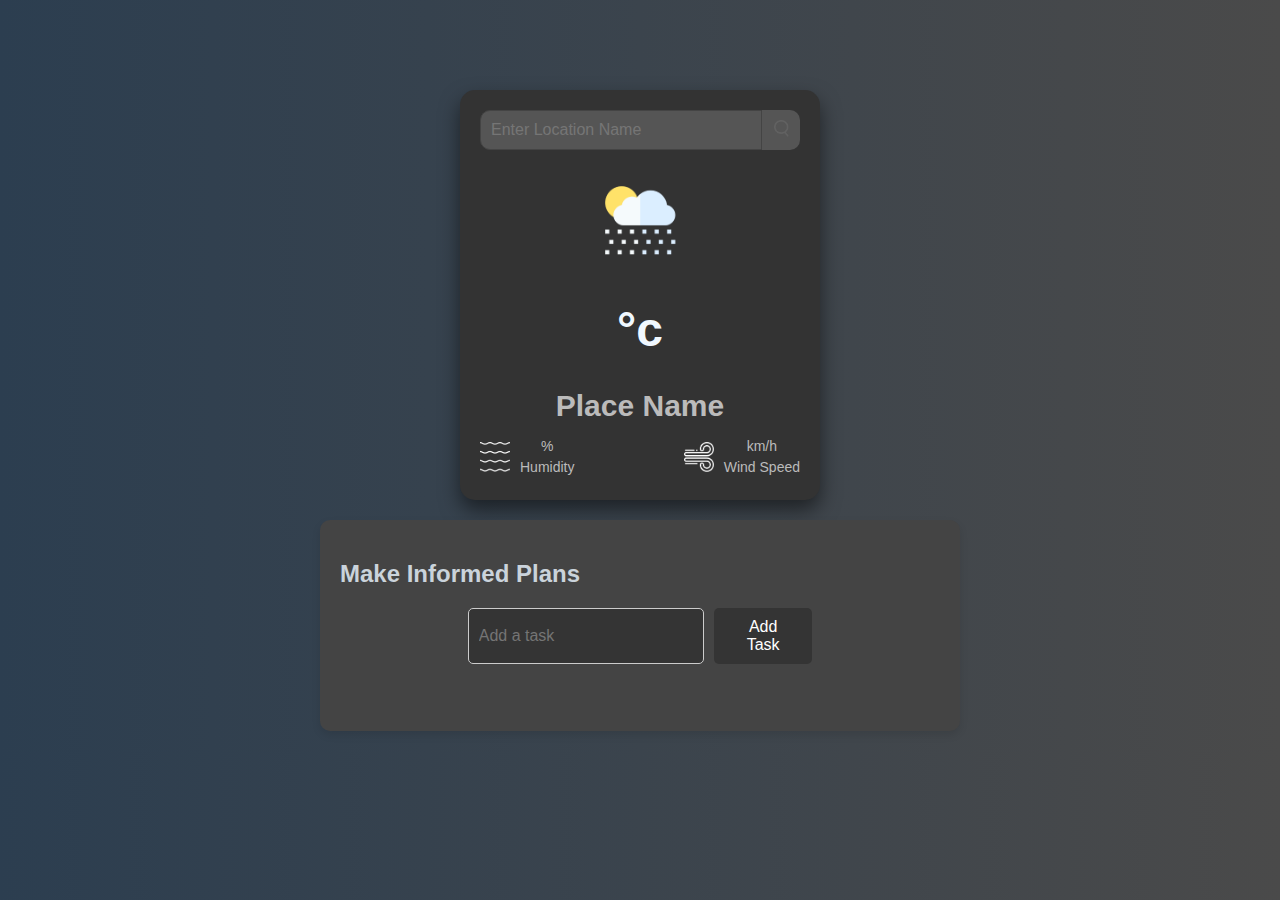
==== index.html @ 6368d341 "Landing Repo" ====
<!DOCTYPE html>
<html lang="en">
<head> 
    <meta name="viewport" content="width=device-width, initial-scale=1.0">
    <title>Weather App - Weather Application</title>
    <link rel="stylesheet" href="index.css">
    <link rel="stylesheet" href="main.css">
    <link rel="apple-touch-icon" sizes="180x180" href="/apple-touch-icon.png">
    <link rel="icon" type="image/png" sizes="32x32" href="/favicon-32x32.png">
    <link rel="icon" type="image/png" sizes="16x16" href="/favicon-16x16.png">
    <link rel="manifest" href="/site.webmanifest">
</head>
<body class="weatherpage">

    <div class="card">
        <div class="search">
            <input type="text" placeholder="Enter Location Name" spellcheck="false">
            <button><img src="images/search.png" alt="Search"></button>
        </div>
        <div class="error">
            <p>Location Does Not Exist</p>
        </div>
        <div class="weather">
            <img src="images/rain.png" class="weather-icon" alt="Weather Icon">
            <h1 class="temp">°c</h1>
            <h2 class="city">Place Name</h2>
        </div>
        <div class="details">
            <div class="col">
                <img src="images/humidity.png" alt="Humidity Icon">
                <div>
                    <p class="humidity">%</p>
                    <p>Humidity</p>
                </div>
            </div>
            <div class="col">
                <img src="images/wind.png" alt="Wind Icon">
                <div>
                    <p class="wind"> km/h</p>
                    <p>Wind Speed</p>
                </div>
            </div>
        </div>
    </div>


    <div class="todo-section">
        <h2>Make Informed Plans</h2>
        <div class="todo-container">
            <div class="input-container">
                <input type="text" id="taskInput" placeholder="Add a task">
                <button id="addTaskBtn">Add Task</button>
            </div>
            <ul id="taskList"></ul>
        </div>
    </div>


    <script>
        const apiKey = "b7c9744634e1eb8cdd4334835a4db934";
        const apiUrl = "https://api.openweathermap.org/data/2.5/weather?q=";
        
        const searchBox = document.querySelector(".search input");
        const searchBtn = document.querySelector(".search button");
        const weatherIcon = document.querySelector(".weather-icon");

        async function checkWeather(city) {
    const response = await fetch(apiUrl + city + '&appid=' + apiKey + '&units=metric');
    const data = await response.json();
    
    if (response.status === 404) {
        document.querySelector(".error").style.display = "block";
        document.querySelector(".weather").style.display = "none";
    } else {
        document.querySelector(".error").style.display = "none";
        document.querySelector(".weather").style.display = "block";
        document.querySelector(".city").innerHTML = data.name;
        document.querySelector(".temp").innerHTML = Math.round(data.main.temp) + "°c";
        document.querySelector(".humidity").innerHTML = data.main.humidity + "%";
        document.querySelector(".wind").innerHTML = data.wind.speed + " km/h";

        const temperature = Math.round(data.main.temp);

        if (temperature > 30) {
            weatherIcon.src = "images/clear.png";
        } else if (temperature > 20 && temperature <= 30) {
            weatherIcon.src = "images/clouds.png";
        } else if (temperature > 10 && temperature <= 20) {
            weatherIcon.src = "images/mist.png";
        } else if (temperature > 0 && temperature <= 10) {
            weatherIcon.src = "images/drizzle.png";
        } else if (temperature > -10 && temperature <= 0) {
            weatherIcon.src = "images/rain.png";
        } else {
            weatherIcon.src = "images/snow.png";
        }
    }
}

searchBtn.addEventListener("click", () => {
    checkWeather(searchBox.value);
});


/*Todo Section*/
document.getElementById('addTaskBtn').addEventListener('click', addTask);

function addTask() {
    const taskInput = document.getElementById('taskInput');
    const taskText = taskInput.value.trim();

    if (taskText !== "") {
        const taskList = document.getElementById('taskList');

        const li = document.createElement('li');
        li.innerHTML = `
            ${taskText}
            <button class="remove-task">X</button>
        `;
        taskList.appendChild(li);

        
        taskInput.value = "";

        
        li.querySelector('.remove-task').addEventListener('click', function() {
            li.remove();
        });

        
        saveTasks();
    }
}


function saveTasks() {
    const taskList = document.getElementById('taskList');
    const tasks = [];

    taskList.querySelectorAll('li').forEach((li) => {
        tasks.push(li.innerText.slice(0, -1));
    });

    localStorage.setItem('tasks', JSON.stringify(tasks));
}


function loadTasks() {
    const tasks = JSON.parse(localStorage.getItem('tasks')) || [];

    tasks.forEach(taskText => {
        const taskList = document.getElementById('taskList');

        const li = document.createElement('li');
        li.innerHTML = `
            ${taskText}
            <button class="remove-task">X</button>
        `;
        taskList.appendChild(li);

        li.querySelector('.remove-task').addEventListener('click', function() {
            li.remove();
            saveTasks();
        });
    });
}


loadTasks();

    </script>

</body>
</html>
---- index.css ----
body.weatherpage {
    background: linear-gradient(to right, rgb(44, 62, 80), rgb(74, 74, 74));
    display: flex;
    justify-content: center;
    flex-direction: column;
    align-items: center;
    color: aliceblue;
}

.card {
    background: rgb(51, 51, 51);
    border-radius: 15px;
    box-shadow: 0px 10px 20px rgba(0, 0, 0, 0.5);
    width: 25%;
    height: auto;
    padding:20px;
    margin-top: 10vh;
    text-align: center;
}

.search {
    display: flex;
    justify-content: space-between;
    margin-bottom: 20px;
}

.search input {
    background-color: rgb(85, 85, 85);
    padding: 10px;
    border: 1px solid rgb(68, 68, 68);
    border-radius: 10px 0 0 10px;
    font-size: 16px;
    color: white;
    width: calc(100% - 40px);
}

.search button {
    width: 40px;
    background-color: rgb(85, 85, 85);
    border: none;
    border-radius: 0 10px 10px 0;
}

.search button img {
    width: 15px;
}

.error {
    color: red;
    display: none;
    margin-bottom: 15px;
}

.weather {
    display: flex;
    flex-direction: column;
    align-items: center;
    justify-content: space-around;
}

.weather-icon {
    width: 100px;
    height: 100px;
    margin-bottom: auto;
}

.temp {
    font-size: 48px;
    color: aliceblue;
    margin: 0, auto;
}

.city {
    font-size: 30px;
    color: rgb(187, 187, 187);
    margin-top: 0;
    margin-bottom: 0;
}

.details {
    display: flex;
    justify-content: space-between;
    margin-top: 10px;
}

.col {
    display: flex;
    align-items: center;
}

.col img {
    width: 30px;
    height: 30px;
    margin-right: 10px;
}

.humidity, .wind {
    font-size: 16px;
    color: aliceblue;
}

.details p {
    margin: 5px 0;
    color: rgb(187, 187, 187);
    font-size: 14px;
}


.todo-section {
    background-color: rgb(68, 68, 68);
    padding: 20px;
    margin: 20px;
    border-radius: 10px;
    width: 90%;
    max-width: 600px;
    box-shadow: 0 4px 8px rgba(0, 0, 0, 0.1);
}

.todo-container {
    display: flex;
    flex-direction: column;
    align-items: center;
}

.input-container {
    display: flex;
    justify-content: center;
    margin-bottom: 15px;
}

#taskInput {
    padding: 10px;
    font-size: 16px;
    border: 1px solid #ccc;
    border-radius: 5px;
    width: 70%;
    background-color: rgb(52, 52, 52);
}

#addTaskBtn {
    padding: 10px 20px;
    margin-left: 10px;
    font-size: 16px;
    background-color: rgb(52, 52, 52);
    color: white;
    border: none;
    border-radius: 5px;
    cursor: pointer;
}

#addTaskBtn:hover {
    background-color: rgb(44, 62, 80);
}

#taskList {
    list-style-type: none;
    padding: 0;
    width: 100%;
}

#taskList li {
    background-color: rgb(52, 52, 52);
    padding: 10px;
    margin-bottom: 10px;
    border-radius: 5px;
    display: flex;
    justify-content: space-between;
}

#taskList li .remove-task {
    background-color: red;
    color: rgb(44, 62, 80);
    padding: 5px;
    cursor: pointer;
    border: none;
    border-radius: 3px;
}

#taskList li .remove-task:hover {
    background-color: darkred;
}
---- main.css ----
body {
    font-family: Arial, Helvetica, sans-serif;
    margin: 0;
    padding: 0;
    overflow-x: hidden;
}

h1, h2 {
    color: rgb(202, 211, 219);
}

a {
    text-decoration: none;
}

img {
    max-width: 100%;
    height: auto;
}

.weatherpagelink {
    padding: 10px 20px;
    font-size: 25px;
    color: rgb(18, 32, 75);
    background-color: rgb(202, 211, 219);
    border-radius: 5px;
    font-weight: bold;
    transition: background-color 1s ease, color 1s ease;
}

.weatherpagelink:hover {
    background-color: rgb(18, 32, 75);
    color: rgb(202, 211, 219);
}
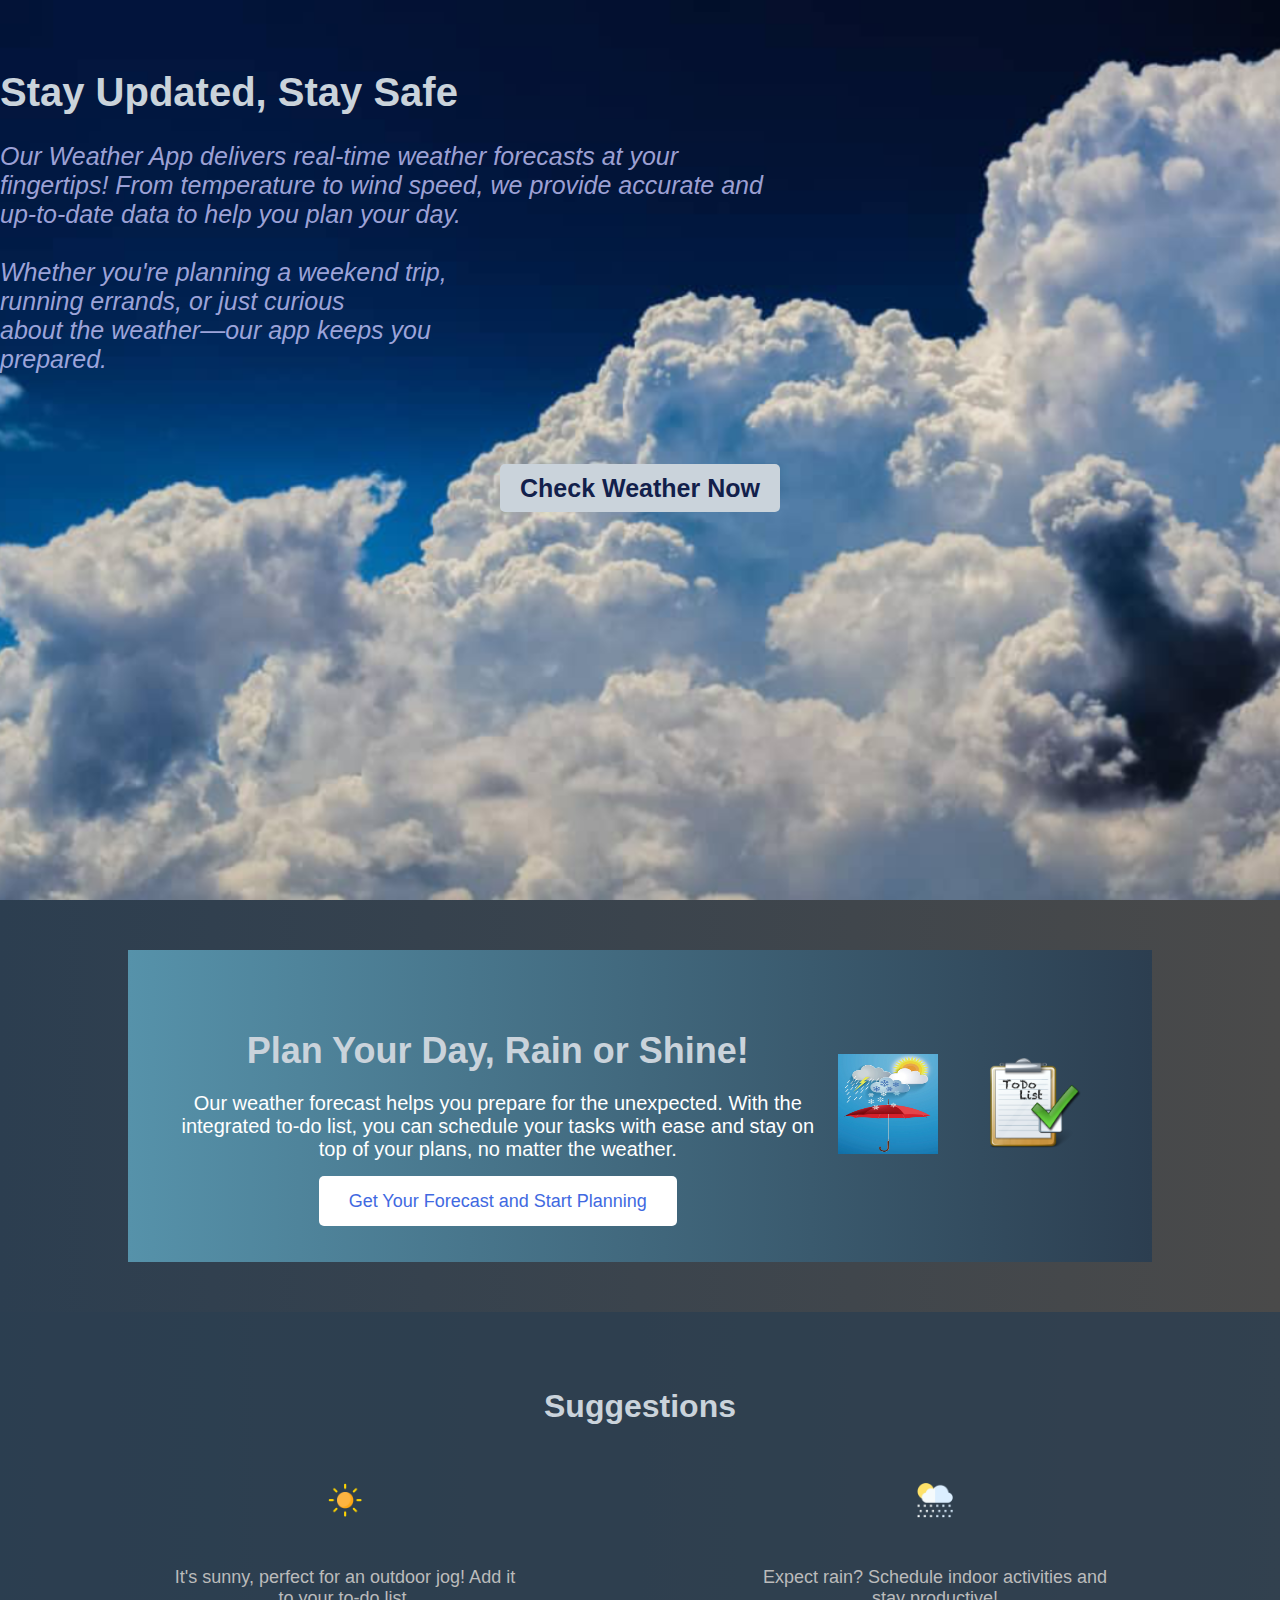
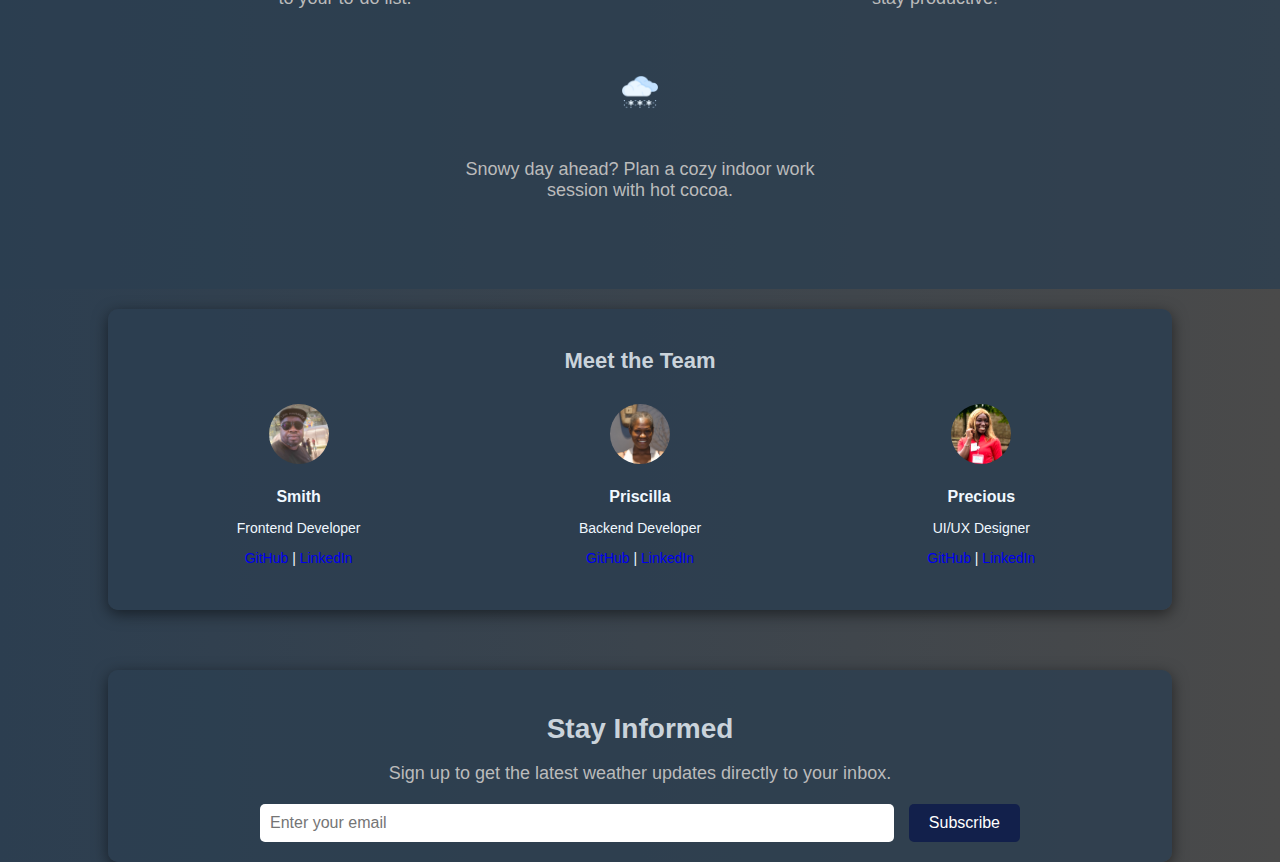
==== commit 75446ad2: "Update index.html" ====
--- a/index.html
+++ b/index.html
@@ -1,174 +1,85 @@
 <!DOCTYPE html>
 <html lang="en">
-<head> 
+<head>
+    <meta charset="UTF-8">
     <meta name="viewport" content="width=device-width, initial-scale=1.0">
-    <title>Weather App - Weather Application</title>
-    <link rel="stylesheet" href="index.css">
+    <title>Weather Forecast - Landing Page</title>
     <link rel="stylesheet" href="main.css">
-    <link rel="apple-touch-icon" sizes="180x180" href="/apple-touch-icon.png">
-    <link rel="icon" type="image/png" sizes="32x32" href="/favicon-32x32.png">
-    <link rel="icon" type="image/png" sizes="16x16" href="/favicon-16x16.png">
-    <link rel="manifest" href="/site.webmanifest">
+    <link rel="stylesheet" href="landing.css">
 </head>
-<body class="weatherpage">
+<body class="landingpage">
+    <div class="info">
+        <h1>Stay Updated, Stay Safe</h1>
+        <p class="description">
+            Our Weather App delivers real-time weather forecasts at your fingertips! From temperature to wind speed, we provide accurate and up-to-date data to help you plan your day.
+            <br><br> 
+            Whether you're planning a weekend trip, <br>running errands, or just curious <br>about the weather—our app keeps you <br> prepared.
+        </p>
+        <a href="weather.html" class="weatherpagelink">Check Weather Now</a>
+    </div>
 
-    <div class="card">
-        <div class="search">
-            <input type="text" placeholder="Enter Location Name" spellcheck="false">
-            <button><img src="images/search.png" alt="Search"></button>
+    <section class="promo">
+        <div class="promo-content">
+            <h2>Plan Your Day, Rain or Shine!</h2>
+            <p>
+                Our weather forecast helps you prepare for the unexpected. With the integrated to-do list, you can schedule your tasks with ease and stay on top of your plans, no matter the weather.
+            </p>
+            <a href="index.html" class="promo-btn">Get Your Forecast and Start Planning</a>
         </div>
-        <div class="error">
-            <p>Location Does Not Exist</p>
+        <div class="promo-icons">
+            <img src="images/weather-icon.webp" alt="Weather Forecast Icon">
+            <img src="images/todo-icon.png" alt="To-Do List Icon">
         </div>
-        <div class="weather">
-            <img src="images/rain.png" class="weather-icon" alt="Weather Icon">
-            <h1 class="temp">°c</h1>
-            <h2 class="city">Place Name</h2>
+    </section>
+
+
+    <section class="suggestions">
+        <h2>Suggestions</h2>
+        <div class="suggestion-box">
+            <div class="suggestion">
+                <img src="images/clear.png" alt="Sunny Weather Icon">
+                <p>It's sunny, perfect for an outdoor jog! Add it to your to-do list.</p>
+            </div>
+            <div class="suggestion">
+                <img src="images/rain.png" alt="Rainy Weather Icon">
+                <p>Expect rain? Schedule indoor activities and stay productive!</p>
+            </div>
+            <div class="suggestion">
+                <img src="images/snow.png" alt="Snowy Weather Icon">
+                <p>Snowy day ahead? Plan a cozy indoor work session with hot cocoa.</p>
+            </div>
         </div>
-        <div class="details">
-            <div class="col">
-                <img src="images/humidity.png" alt="Humidity Icon">
-                <div>
-                    <p class="humidity">%</p>
-                    <p>Humidity</p>
-                </div>
+    </section>
+
+    <div class="meet-us">
+        <h2>Meet the Team</h2>
+        <div class="team">
+            <div class="teaminfo">
+                <img src="images/Smith.jpg" alt="Smith">
+                <h3>Smith</h3>
+                <p>Frontend Developer</p>
+                <p><a href="https://github.com/Sm202020" target="_blank">GitHub</a> | <a href="https://linkedin.com/in/smith" target="_blank">LinkedIn</a></p>
             </div>
-            <div class="col">
-                <img src="images/wind.png" alt="Wind Icon">
-                <div>
-                    <p class="wind"> km/h</p>
-                    <p>Wind Speed</p>
-                </div>
+            <div class="teaminfo">
+                <img src="images/Priscilla.jpg" alt="Priscilla">
+                <h3>Priscilla</h3>
+                <p>Backend Developer</p>
+                <p><a href="https://github.com/pazil24" target="_blank">GitHub</a> | <a href="https://linkedin.com/in/priscilla" target="_blank">LinkedIn</a></p>
+            </div>
+            <div class="teaminfo">
+                <img src="images/Precious.jpg" alt="Precious">
+                <h3>Precious</h3>
+                <p>UI/UX Designer</p>
+                <p><a href="https://github.com/Layna934" target="_blank">GitHub</a> | <a href="https://linkedin.com/in/precious" target="_blank">LinkedIn</a></p>
             </div>
         </div>
     </div>
 
-
-    <div class="todo-section">
-        <h2>Make Informed Plans</h2>
-        <div class="todo-container">
-            <div class="input-container">
-                <input type="text" id="taskInput" placeholder="Add a task">
-                <button id="addTaskBtn">Add Task</button>
-            </div>
-            <ul id="taskList"></ul>
-        </div>
+    <div class="newsletter">
+        <h2>Stay Informed</h2>
+        <p>Sign up to get the latest weather updates directly to your inbox.</p>
+        <input type="email" placeholder="Enter your email" />
+        <button>Subscribe</button>
     </div>
-
-
-    <script>
-        const apiKey = "b7c9744634e1eb8cdd4334835a4db934";
-        const apiUrl = "https://api.openweathermap.org/data/2.5/weather?q=";
-        
-        const searchBox = document.querySelector(".search input");
-        const searchBtn = document.querySelector(".search button");
-        const weatherIcon = document.querySelector(".weather-icon");
-
-        async function checkWeather(city) {
-    const response = await fetch(apiUrl + city + '&appid=' + apiKey + '&units=metric');
-    const data = await response.json();
-    
-    if (response.status === 404) {
-        document.querySelector(".error").style.display = "block";
-        document.querySelector(".weather").style.display = "none";
-    } else {
-        document.querySelector(".error").style.display = "none";
-        document.querySelector(".weather").style.display = "block";
-        document.querySelector(".city").innerHTML = data.name;
-        document.querySelector(".temp").innerHTML = Math.round(data.main.temp) + "°c";
-        document.querySelector(".humidity").innerHTML = data.main.humidity + "%";
-        document.querySelector(".wind").innerHTML = data.wind.speed + " km/h";
-
-        const temperature = Math.round(data.main.temp);
-
-        if (temperature > 30) {
-            weatherIcon.src = "images/clear.png";
-        } else if (temperature > 20 && temperature <= 30) {
-            weatherIcon.src = "images/clouds.png";
-        } else if (temperature > 10 && temperature <= 20) {
-            weatherIcon.src = "images/mist.png";
-        } else if (temperature > 0 && temperature <= 10) {
-            weatherIcon.src = "images/drizzle.png";
-        } else if (temperature > -10 && temperature <= 0) {
-            weatherIcon.src = "images/rain.png";
-        } else {
-            weatherIcon.src = "images/snow.png";
-        }
-    }
-}
-
-searchBtn.addEventListener("click", () => {
-    checkWeather(searchBox.value);
-});
-
-
-/*Todo Section*/
-document.getElementById('addTaskBtn').addEventListener('click', addTask);
-
-function addTask() {
-    const taskInput = document.getElementById('taskInput');
-    const taskText = taskInput.value.trim();
-
-    if (taskText !== "") {
-        const taskList = document.getElementById('taskList');
-
-        const li = document.createElement('li');
-        li.innerHTML = `
-            ${taskText}
-            <button class="remove-task">X</button>
-        `;
-        taskList.appendChild(li);
-
-        
-        taskInput.value = "";
-
-        
-        li.querySelector('.remove-task').addEventListener('click', function() {
-            li.remove();
-        });
-
-        
-        saveTasks();
-    }
-}
-
-
-function saveTasks() {
-    const taskList = document.getElementById('taskList');
-    const tasks = [];
-
-    taskList.querySelectorAll('li').forEach((li) => {
-        tasks.push(li.innerText.slice(0, -1));
-    });
-
-    localStorage.setItem('tasks', JSON.stringify(tasks));
-}
-
-
-function loadTasks() {
-    const tasks = JSON.parse(localStorage.getItem('tasks')) || [];
-
-    tasks.forEach(taskText => {
-        const taskList = document.getElementById('taskList');
-
-        const li = document.createElement('li');
-        li.innerHTML = `
-            ${taskText}
-            <button class="remove-task">X</button>
-        `;
-        taskList.appendChild(li);
-
-        li.querySelector('.remove-task').addEventListener('click', function() {
-            li.remove();
-            saveTasks();
-        });
-    });
-}
-
-
-loadTasks();
-
-    </script>
-
 </body>
-</html>+</html>
--- a/landing.css
+++ b/landing.css
@@ -0,0 +1,214 @@
+body.landingpage {
+    min-height: 100vh;
+    display: flex;
+    flex-direction: column;
+    justify-content: center;
+    align-items: center;
+    color: rgb(202, 211, 219);
+    background: linear-gradient(to right, rgb(44, 62, 80), rgb(74, 74, 74));
+}
+
+.info {
+    margin-top: 0;
+    text-align: center;
+    height: 100vh;
+    background-image: url("./images/backgroundimage.png");
+    background-size: cover;
+    background-position: center;
+    background-repeat: no-repeat;
+}
+
+.info h1 {
+    font-size: 40px;
+    text-align: left;
+    margin-top: 70px;
+}
+
+.description {
+    font-size: 25px;
+    width: 60%;
+    margin-bottom: 100px;
+    font-style: italic;
+    color: rgba(200, 200, 255, 0.788);
+    text-align: left;
+}
+
+.promo {
+    display: flex;
+    justify-content: space-between;
+    align-items: center;
+    background: linear-gradient(to right, rgb(86, 146, 170), rgb(44, 62, 80));
+    padding: 50px;
+    color: white;
+    text-align: center;
+    margin: 50px 0;
+}
+
+.promo-content {
+    max-width: 50vw;
+}
+
+.promo h2 {
+    font-size: 36px;
+    margin-bottom: 20px;
+}
+
+.promo p {
+    font-size: 20px;
+    margin-bottom: 30px;
+}
+
+.promo-btn {
+    padding: 15px 30px;
+    background-color: white;
+    color: royalblue;
+    border-radius: 5px;
+    font-size: 18px;
+    text-decoration: none;
+    transition: background-color 0.5s ease, color 0.5s ease;
+}
+
+.promo-btn:hover {
+    background-color: royalblue;
+    color: white;
+}
+
+.promo-icons img {
+    width: 100px;
+    height: 100px;
+    margin: 0 20px;
+}
+
+
+
+.suggestions {
+    background: rgba(44, 62, 80, 0.8);
+    color: rgb(187, 187, 187);
+    text-align: center;
+    padding: 50px;
+    width: 100%;
+    box-sizing: border-box;
+}
+
+.suggestions h2 {
+    font-size: 32px;
+    margin-bottom: 30px;
+}
+
+.suggestion-box {
+    display: flex;
+    justify-content: space-around;
+    flex-wrap: wrap;
+}
+
+.suggestion {
+    width: 30%;
+    text-align: center;
+    padding: 20px;
+}
+
+.suggestion img {
+    width: 50px;
+    height: 50px;
+    margin-bottom: 20px;
+}
+
+.suggestion p {
+    font-size: 18px;
+}
+
+.meet-us, .newsletter {
+    background: none;
+}
+
+.meet-us {
+    background-color: rgba(44, 62, 80, 0.9);
+    padding: 20px;
+    border-radius: 10px;
+    text-align: center;
+    margin: 20px auto;
+    width: 80%;
+    box-shadow: 0px 4px 15px rgba(0, 0, 0, 0.5);
+}
+
+.meet-us h2 {
+    font-size: 22px;
+    margin-bottom: 20px;
+    color: rgb(202, 211, 219);
+}
+
+.team {
+    display: flex;
+    justify-content: space-around;
+    flex-wrap: wrap;
+}
+
+.teaminfo {
+    text-align: center;
+    width: 30%;
+    margin: 10px;
+    color: aliceblue;
+}
+
+.teaminfo img {
+    width: 60px;
+    height: 60px;
+    border-radius: 50%;
+    object-fit: cover;
+    margin-bottom: 10px;
+}
+
+.teaminfo h3 {
+    margin: 10px 0 0px;
+    font-size: 16px;
+}
+
+.teaminfo p {
+    font-size: 14px;
+}
+
+.newsletter {
+    background-color: rgba(44, 62, 80, 0.8);
+    padding: 20px;
+    border-radius: 10px;
+    text-align: center;
+    margin-top: 40px;
+    width: 80%;
+    box-shadow: 0px 4px 15px rgba(0, 0, 0, 0.5);
+}
+
+.newsletter h2 {
+    font-size: 28px;
+    color: rgb(202, 211, 219);
+    margin-bottom: 10px;
+}
+
+.newsletter p {
+    font-size: 18px;
+    margin-bottom: 20px;
+    color: rgb(187, 187, 187);
+}
+
+.newsletter input[type="email"] {
+    padding: 10px;
+    border: none;
+    border-radius: 5px;
+    width: 60%;
+    font-size: 16px;
+    margin-right: 10px;
+}
+
+.newsletter button {
+    padding: 10px 20px;
+    font-size: 16px;
+    color: white;
+    background-color: rgb(18, 32, 75);
+    border: none;
+    border-radius: 5px;
+    cursor: pointer;
+}
+
+.newsletter button:hover {
+    background-color: rgb(202, 211, 219);
+    color: rgb(18, 32, 75);
+}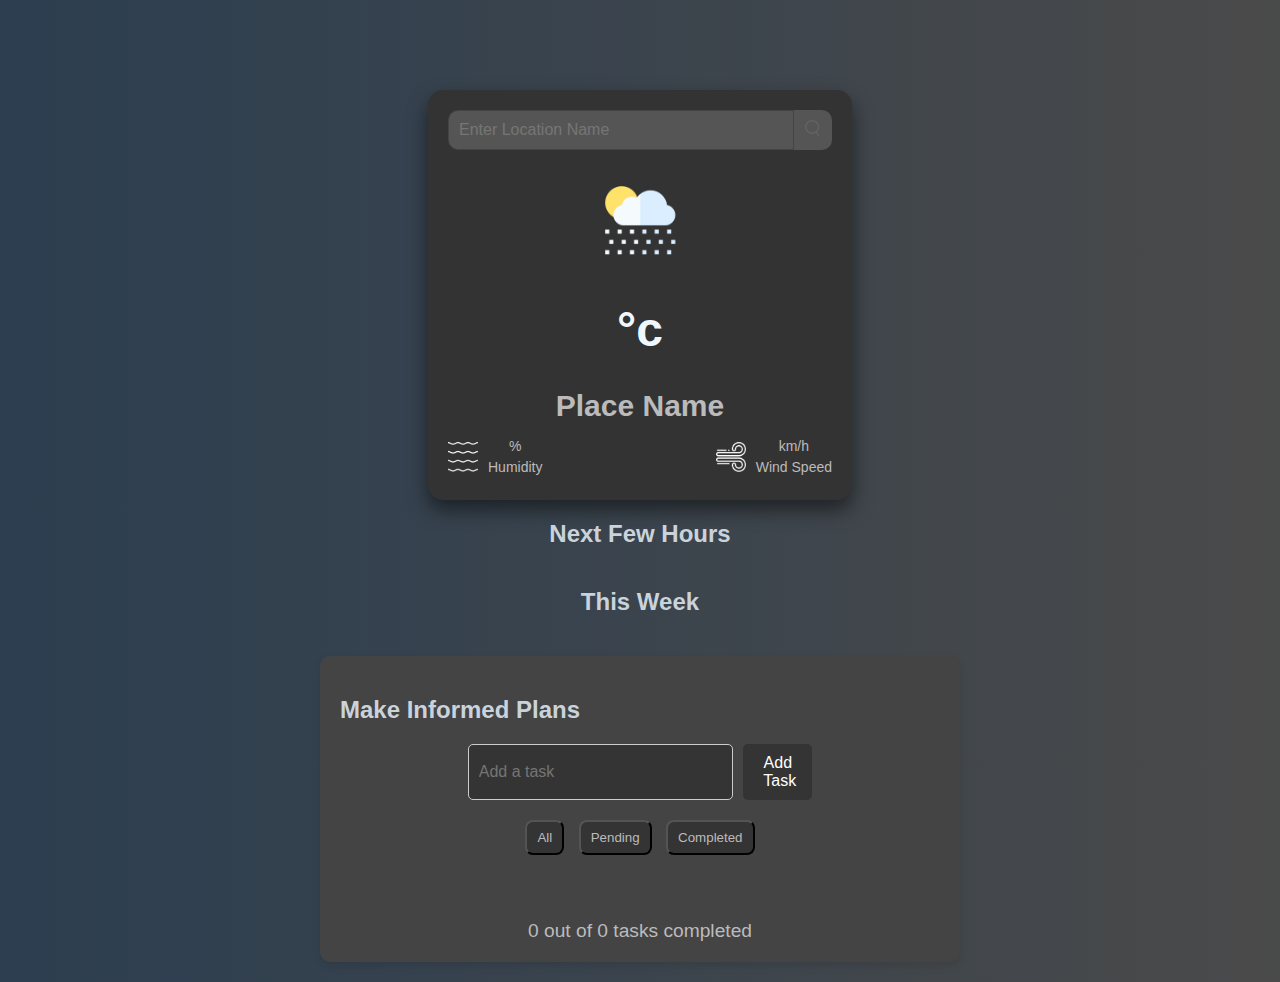
==== commit 5c8fe51a: "Updated" ====
--- a/index.html
+++ b/index.html
@@ -1,85 +1,81 @@
 <!DOCTYPE html>
 <html lang="en">
-<head>
-    <meta charset="UTF-8">
+<head> 
     <meta name="viewport" content="width=device-width, initial-scale=1.0">
-    <title>Weather Forecast - Landing Page</title>
+    <title>Weather App - Weather Application</title>
+    <link rel="stylesheet" href="index.css">
     <link rel="stylesheet" href="main.css">
-    <link rel="stylesheet" href="landing.css">
+    <link rel="apple-touch-icon" sizes="180x180" href="/apple-touch-icon.png">
+    <link rel="icon" type="image/png" sizes="32x32" href="/favicon-32x32.png">
+    <link rel="icon" type="image/png" sizes="16x16" href="/favicon-16x16.png">
+    <link rel="manifest" href="/site.webmanifest">
 </head>
-<body class="landingpage">
-    <div class="info">
-        <h1>Stay Updated, Stay Safe</h1>
-        <p class="description">
-            Our Weather App delivers real-time weather forecasts at your fingertips! From temperature to wind speed, we provide accurate and up-to-date data to help you plan your day.
-            <br><br> 
-            Whether you're planning a weekend trip, <br>running errands, or just curious <br>about the weather—our app keeps you <br> prepared.
-        </p>
-        <a href="weather.html" class="weatherpagelink">Check Weather Now</a>
-    </div>
+<body class="weatherpage">
 
-    <section class="promo">
-        <div class="promo-content">
-            <h2>Plan Your Day, Rain or Shine!</h2>
-            <p>
-                Our weather forecast helps you prepare for the unexpected. With the integrated to-do list, you can schedule your tasks with ease and stay on top of your plans, no matter the weather.
-            </p>
-            <a href="index.html" class="promo-btn">Get Your Forecast and Start Planning</a>
+    <div class="card">
+        <div class="search">
+            <input type="text" placeholder="Enter Location Name" spellcheck="false">
+            <button><img src="images/search.png" alt="Search"></button>
         </div>
-        <div class="promo-icons">
-            <img src="images/weather-icon.webp" alt="Weather Forecast Icon">
-            <img src="images/todo-icon.png" alt="To-Do List Icon">
+        <div class="error">
+            <p>Location Does Not Exist</p>
         </div>
-    </section>
-
-
-    <section class="suggestions">
-        <h2>Suggestions</h2>
-        <div class="suggestion-box">
-            <div class="suggestion">
-                <img src="images/clear.png" alt="Sunny Weather Icon">
-                <p>It's sunny, perfect for an outdoor jog! Add it to your to-do list.</p>
+        <div class="weather">
+            <img src="images/rain.png" class="weather-icon" alt="Weather Icon">
+            <h1 class="temp">°c</h1>
+            <h2 class="city">Place Name</h2>
+        </div>
+        <div class="details">
+            <div class="col">
+                <img src="images/humidity.png" alt="Humidity Icon">
+                <div>
+                    <p class="humidity">%</p>
+                    <p>Humidity</p>
+                </div>
             </div>
-            <div class="suggestion">
-                <img src="images/rain.png" alt="Rainy Weather Icon">
-                <p>Expect rain? Schedule indoor activities and stay productive!</p>
-            </div>
-            <div class="suggestion">
-                <img src="images/snow.png" alt="Snowy Weather Icon">
-                <p>Snowy day ahead? Plan a cozy indoor work session with hot cocoa.</p>
-            </div>
-        </div>
-    </section>
-
-    <div class="meet-us">
-        <h2>Meet the Team</h2>
-        <div class="team">
-            <div class="teaminfo">
-                <img src="images/Smith.jpg" alt="Smith">
-                <h3>Smith</h3>
-                <p>Frontend Developer</p>
-                <p><a href="https://github.com/Sm202020" target="_blank">GitHub</a> | <a href="https://linkedin.com/in/smith" target="_blank">LinkedIn</a></p>
-            </div>
-            <div class="teaminfo">
-                <img src="images/Priscilla.jpg" alt="Priscilla">
-                <h3>Priscilla</h3>
-                <p>Backend Developer</p>
-                <p><a href="https://github.com/pazil24" target="_blank">GitHub</a> | <a href="https://linkedin.com/in/priscilla" target="_blank">LinkedIn</a></p>
-            </div>
-            <div class="teaminfo">
-                <img src="images/Precious.jpg" alt="Precious">
-                <h3>Precious</h3>
-                <p>UI/UX Designer</p>
-                <p><a href="https://github.com/Layna934" target="_blank">GitHub</a> | <a href="https://linkedin.com/in/precious" target="_blank">LinkedIn</a></p>
+            <div class="col">
+                <img src="images/wind.png" alt="Wind Icon">
+                <div>
+                    <p class="wind"> km/h</p>
+                    <p>Wind Speed</p>
+                </div>
             </div>
         </div>
     </div>
 
-    <div class="newsletter">
-        <h2>Stay Informed</h2>
-        <p>Sign up to get the latest weather updates directly to your inbox.</p>
-        <input type="email" placeholder="Enter your email" />
-        <button>Subscribe</button>
+    <div class="forecast-section"></div>
+        <div class="hourly-forecast-container">
+            <h2>Next Few Hours</h2>
+            <div class="hourly-forecast"></div>
+        </div>
+
+        <div class="forecast">
+            <h2>This Week</h2>
+            <div class="weekly-forecast"></div>
+        </div>
     </div>
+
+
+    <div class="todo-section">
+        <h2>Make Informed Plans</h2>
+        <div class="todo-container">
+            <div class="input-container">
+                <input type="text" id="taskInput" placeholder="Add a task">
+                <button id="addTaskBtn">Add Task</button>
+            </div>
+            <div class="filters">
+                <button class="filterBtn" id="all">All</button>
+                <button class="filterBtn" id="pending">Pending</button>
+                <button class="filterBtn" id="completed">Completed</button>
+            </div>
+            <ul id="taskList"></ul>
+            <div id="taskProgress">0 out of 0 tasks completed</div>
+        </div>
+    </div>
+
+
+    <script src="script.js">
+    </script>
+
 </body>
-</html>
+</html>--- a/index.css
+++ b/index.css
@@ -0,0 +1,312 @@
+body.weatherpage {
+    background: linear-gradient(to right, rgb(44, 62, 80), rgb(74, 74, 74));
+    display: flex;
+    justify-content: center;
+    flex-direction: column;
+    align-items: center;
+    color: aliceblue;
+}
+
+.card {
+    background: rgb(51, 51, 51);
+    border-radius: 15px;
+    box-shadow: 0px 10px 20px rgba(0, 0, 0, 0.5);
+    width: 80%;
+    height: auto;
+    padding:20px;
+    margin-top: 10vh;
+    text-align: center;
+}
+
+.search {
+    display: flex;
+    justify-content: space-between;
+    margin-bottom: 20px;
+}
+
+.search input {
+    background-color: rgb(85, 85, 85);
+    padding: 10px;
+    border: 1px solid rgb(68, 68, 68);
+    border-radius: 10px 0 0 10px;
+    font-size: 16px;
+    color: white;
+    width: calc(100% - 40px);
+}
+
+.search button {
+    width: 40px;
+    background-color: rgb(85, 85, 85);
+    border: none;
+    border-radius: 0 10px 10px 0;
+}
+
+.search button img {
+    width: 15px;
+}
+
+.error {
+    color: red;
+    display: none;
+    margin-bottom: 15px;
+}
+
+.weather {
+    display: flex;
+    flex-direction: column;
+    align-items: center;
+    justify-content: space-around;
+}
+
+.weather-icon {
+    width: 100px;
+    height: 100px;
+    margin-bottom: auto;
+}
+
+.temp {
+    font-size: 48px;
+    color: aliceblue;
+    margin: 0, auto;
+}
+
+.city {
+    font-size: 30px;
+    color: rgb(187, 187, 187);
+    margin-top: 0;
+    margin-bottom: 0;
+}
+
+.details {
+    display: flex;
+    justify-content: space-between;
+    margin-top: 10px;
+}
+
+.col {
+    display: flex;
+    align-items: center;
+}
+
+.col img {
+    width: 30px;
+    height: 30px;
+    margin-right: 10px;
+}
+
+.humidity, .wind {
+    font-size: 16px;
+    color: aliceblue;
+}
+
+.details p {
+    margin: 5px 0;
+    color: rgb(187, 187, 187);
+    font-size: 14px;
+}
+
+/*.hourly-forescast, .weekly-forecast {
+    display: flex;
+    justify-content: space-between;
+    flex-direction: row;
+    flex-wrap: wrap;
+}*/
+.hourly-forecast {
+    display: flex;
+    justify-content: space-around;
+    align-items: center;
+}
+
+.hourly-forecast .hour {
+
+    display: inline;
+    margin: 10px;
+    padding: 15px;
+    background-color: rgb(44, 62, 80);
+    border-radius: 10px;
+    border: 1px solid rgb(187, 187, 187);
+    text-align: center;
+    color: rgb(187, 187, 187);
+    width: 6rem;
+}
+.forecast-icon {
+    width: 2.2rem;
+    height: 2.2rem;
+    margin: 3px 0;
+}
+
+.weekly-forecast {
+    display: flex;
+    justify-content: space-between;
+    align-items: center;
+}
+
+.weekly-forecast .day {
+    display: inline;
+    margin: 10px;
+    padding: 15px;
+    background-color: rgb(44, 62, 80);
+    border-radius: 10px;
+    border: 1px solid rgb(187, 187, 187);
+    text-align: center;
+    color: rgb(187, 187, 187);
+    width: 120px;
+}
+
+.hour p, .day p {
+    margin: 5px 0;
+}
+
+.todo-section {
+    background-color: rgb(68, 68, 68);
+    padding: 20px;
+    margin: 20px;
+    border-radius: 10px;
+    width: 90%;
+    max-width: 600px;
+    box-shadow: 0 4px 8px rgba(0, 0, 0, 0.1);
+}
+
+.todo-container {
+    display: flex;
+    flex-direction: column;
+    align-items: center;
+}
+
+.input-container {
+    display: flex;
+    justify-content: center;
+    margin-bottom: 15px;
+}
+
+#taskInput {
+    padding: 10px;
+    font-size: 16px;
+    border: 1px solid #ccc;
+    border-radius: 5px;
+    width: 75%;
+    background-color: rgb(52, 52, 52);
+}
+
+#addTaskBtn {
+    padding: 10px 20px;
+    margin-left: 10px;
+    font-size: 16px;
+    background-color: rgb(52, 52, 52);
+    color: white;
+    border: none;
+    border-radius: 5px;
+    cursor: pointer;
+    width: 20%;
+}
+
+#addTaskBtn:hover {
+    background-color: rgb(44, 62, 80);
+}
+
+#taskList {
+    list-style-type: none;
+    padding: 0;
+    width: 100%;
+}
+
+#taskList li {
+    background-color: rgb(52, 52, 52);
+    padding: 10px;
+    margin-bottom: 10px;
+    border-radius: 5px;
+    display: flex;
+    justify-content: space-between;
+    align-items: center;
+}
+
+#taskList li.completed {
+    text-decoration: line-through;
+    color: rgba(0, 0, 0, 0.5);
+}
+
+.filters {
+    margin-bottom: 0.5rem;
+}
+
+.filterBtn {
+    padding: 8px 10px;
+    margin: 5px;
+    cursor: pointer;
+    background-color: rgb(52, 52, 52);
+    border-radius: 8px;
+    color: rgb(187, 187, 187);
+}
+
+.filterBtn:hover {
+    background-color: rgb(44, 62, 80);
+}
+
+#taskProgress {
+    margin-top: 20px;
+    font-size: 1.2rem;
+    color: rgb(187, 187, 187);
+}
+
+#taskList li .remove-task {
+    background-color: red;
+    color: rgb(44, 62, 80);
+    padding: 5px;
+    cursor: pointer;
+    border: none;
+    border-radius: 3px;
+}
+
+#taskList li .remove-task:hover {
+    background-color: darkred;
+}
+
+@media screen and (max-width: 768px) {
+    .hourly-forecast {
+        display: flex;
+        flex-direction: row;
+        justify-content: flex-start;
+        overflow-x: auto;
+        padding: 10px 0;
+    }
+
+    .hourly-forecast .hour {
+        flex: 0 0 auto;
+        margin-right: 10px;
+        width: 120px;
+    }
+}
+
+@media screen and (min-width: 769px) and (max-width: 1023px) {
+    .hourly-forecast {
+        display: flex;
+        flex-wrap: wrap;
+        justify-content: space-around;
+    }
+
+    .hourly-forecast .hour {
+        width: 45%;
+        margin: 10px;
+    }
+
+    .card {
+        width: 50%;
+    }
+}
+
+@media screen and (min-width: 1024px) {
+    .hourly-forecast {
+        display: flex;
+        flex-wrap: wrap;
+        justify-content: space-between;
+    }
+
+    .hourly-forecast .hour {
+        width: 20%;
+        margin: 10px;
+    }
+
+    .card {
+        width: 30%;
+    }
+}--- a/main.css
+++ b/main.css
@@ -16,19 +16,4 @@
 img {
     max-width: 100%;
     height: auto;
-}
-
-.weatherpagelink {
-    padding: 10px 20px;
-    font-size: 25px;
-    color: rgb(18, 32, 75);
-    background-color: rgb(202, 211, 219);
-    border-radius: 5px;
-    font-weight: bold;
-    transition: background-color 1s ease, color 1s ease;
-}
-
-.weatherpagelink:hover {
-    background-color: rgb(18, 32, 75);
-    color: rgb(202, 211, 219);
 }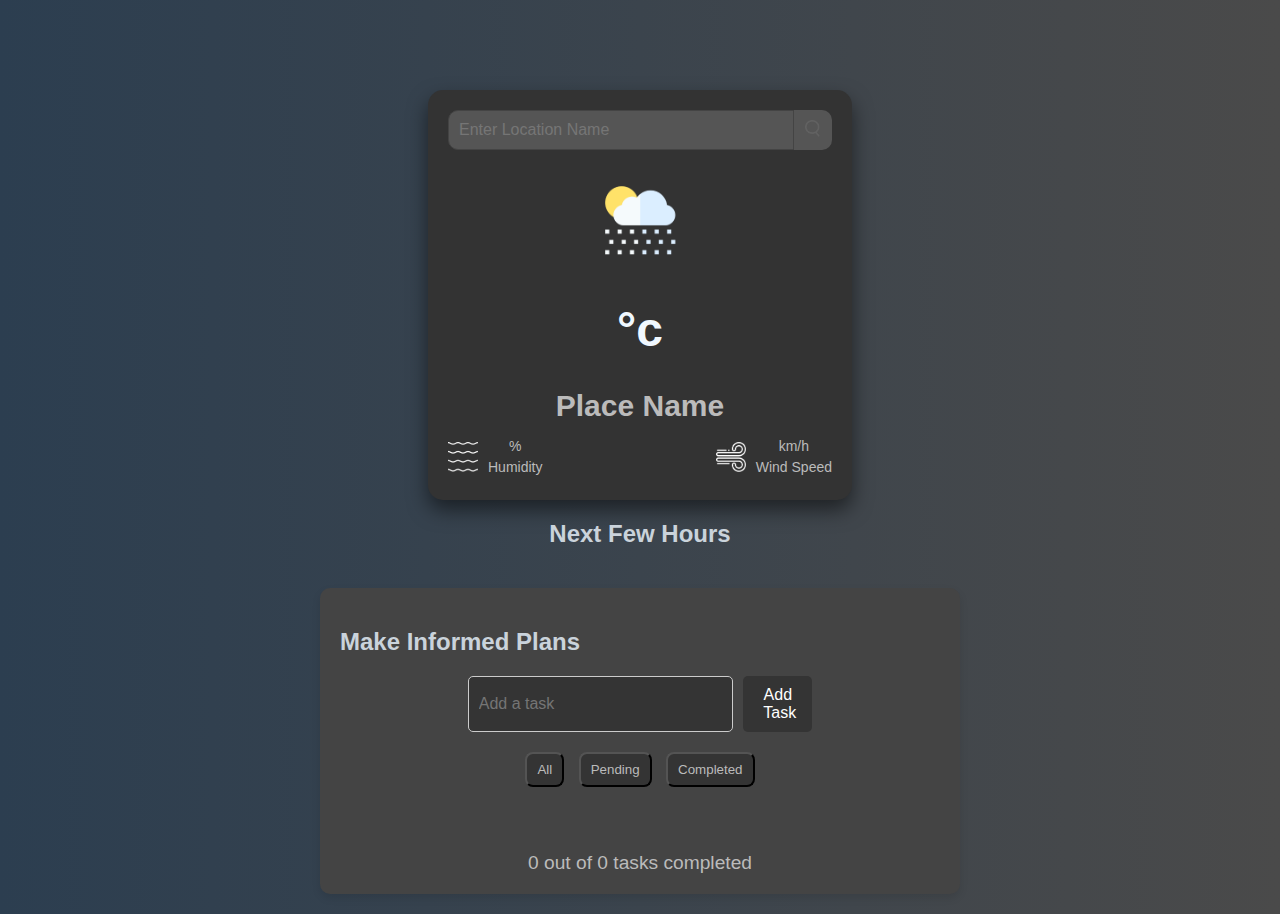
==== commit f16f26cc: "Put weekly forecast in a container" ====
--- a/index.html
+++ b/index.html
@@ -50,8 +50,10 @@
         </div>
 
         <div class="forecast">
-            <h2>This Week</h2>
-            <div class="weekly-forecast"></div>
+            <div class="weekly-forecast-container>
+                <h2>This Week</h2>
+                <div class="weekly-forecast"></div>
+            </div>
         </div>
     </div>
 
@@ -78,4 +80,4 @@
     </script>
 
 </body>
-</html>+</html>
--- a/index.css
+++ b/index.css
@@ -162,7 +162,7 @@
     padding: 20px;
     margin: 20px;
     border-radius: 10px;
-    width: 90%;
+    width: 70vw;
     max-width: 600px;
     box-shadow: 0 4px 8px rgba(0, 0, 0, 0.1);
 }
@@ -262,29 +262,30 @@
 }
 
 @media screen and (max-width: 768px) {
-    .hourly-forecast {
+    .hourly-forecast, .weekly-forecast {
         display: flex;
-        flex-direction: row;
-        justify-content: flex-start;
-        overflow-x: auto;
+        flex-wrap: wrap;
         padding: 10px 0;
     }
 
-    .hourly-forecast .hour {
-        flex: 0 0 auto;
-        margin-right: 10px;
-        width: 120px;
+    .hourly-forecast .hour, .weekly-forecast .day {
+        width: 50%;
+        margin: 10px;
+    }
+
+    .card {
+        width: 50%;
     }
 }
 
 @media screen and (min-width: 769px) and (max-width: 1023px) {
-    .hourly-forecast {
+    .hourly-forecast, .weekly-forecast {
         display: flex;
         flex-wrap: wrap;
         justify-content: space-around;
     }
 
-    .hourly-forecast .hour {
+    .hourly-forecast .hour, .weekly-forecast .day {
         width: 45%;
         margin: 10px;
     }
@@ -295,13 +296,12 @@
 }
 
 @media screen and (min-width: 1024px) {
-    .hourly-forecast {
+    .hourly-forecast, .weekly-forecast {
         display: flex;
-        flex-wrap: wrap;
         justify-content: space-between;
     }
 
-    .hourly-forecast .hour {
+    .hourly-forecast .hour, .weekly-forecast .day {
         width: 20%;
         margin: 10px;
     }
